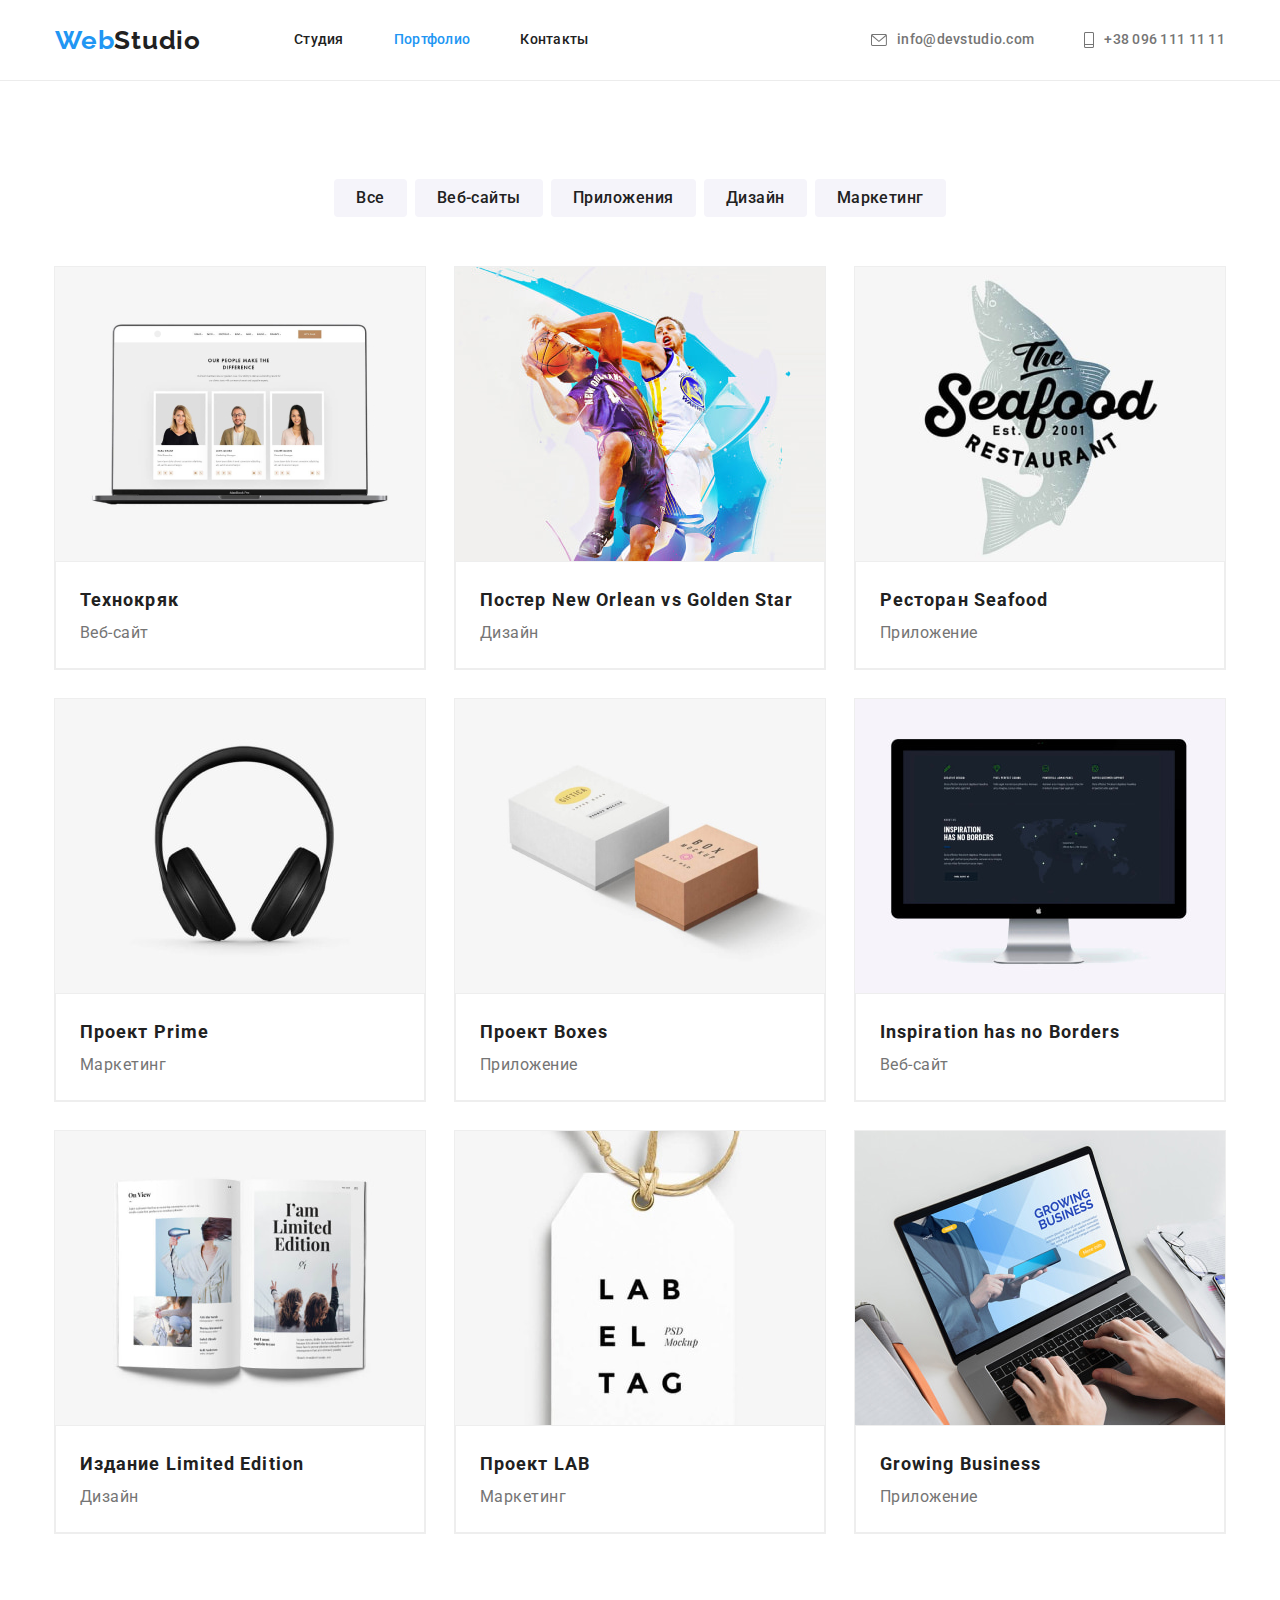
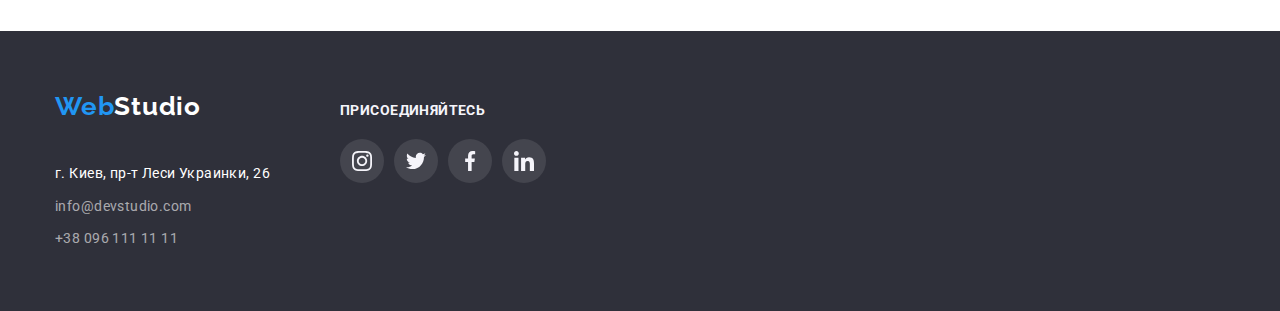
==== docs/portfolio.html @ ccc842a6 "Initial commit" ====
<!DOCTYPE html>
<html lang="ru">

<head>
  <meta charset="UTF-8" />
  <meta http-equiv="X-UA-Compatible" content="IE=edge" />
  <meta name="viewport" content="width=device-width, initial-scale=1.0" />
  <title>Document</title>
  <link rel="preconnect" href="https://fonts.googleapis.com" />
  <link rel="preconnect" href="https://fonts.gstatic.com" crossorigin />
  <link href="https://fonts.googleapis.com/css2?family=Raleway:wght@700&family=Roboto:wght@400;500;700;900&display=swap"
    rel="stylesheet" />

  <link href="https://cdnjs.cloudflare.com/ajax/libs/modern-normalize/1.1.0/modern-normalize.min.css"
    rel="stylesheet" />
  <link rel="stylesheet" href="./css/style.css" />
</head>

<body class="body">
  <!-- Шапка сайта -->
  <header class="page-header">
    <div class="main-nav conteiner">
      <nav class="nav-content">
        <a href="./index.html" lang="en" class="logo logo-header link">
          <span class="logo-accent">Web</span>Studio
        </a>
        <ul class=" nav-list">
          <li class="nav-item">
            <a href="./index.html" class="nav-link link ">Студия</a>
          </li>
          <li class="nav-item">
            <a href="./portfolio.html" class="nav-link link current">Портфолио</a>
          </li>
          <li class="nav-item"><a href="#address" class="nav-link link">Контакты
            </a>
          </li>
        </ul>
      </nav>
      <ul class="info-list ">
        <li class="info-item">
          <a href="mailto:info@devstudio.com" class=" info-link link">
            <svg class="icon-mail">
              <use href="./img/sprite.svg#icon-mail"></use>
            </svg>info@devstudio.com</a>
        </li>
        <li class="info-item list">
          <a href="tell:+380961111111" class="info-link link"><svg class="icon-tel">
            <use href="./img/sprite.svg#icon-tel" ></use>
          </svg> +38 096 111 11 11</a>
        </li>
      </ul>
    </div>
  </header>
  <main>
    <section class="filter-section">
      <div class="main-project conteiner">
        <h1 class="visually-hidden">Портфолио</h1>

        <div class="filter">
          <h2 class="filter-title visually-hidden">Направления проєктов</h2>
          <ul class="filter-list">
            <li class="filter-item">
              <button type="button" class="filter-button">Все</button>
            </li>
            <li class="filter-item">
              <button type="button" class="filter-button">Веб-сайты</button>
            </li>
            <li class="filter-item">
              <button type="button" class="filter-button">Приложения</button>
            </li>
            <li class="filter-item"><button type="button" class="filter-button">Дизайн</button></li>
            <li class="filter-item">
              <button type="button" class="filter-button">Маркетинг</button>
            </li>
          </ul>
        </div>
        <div class="project">
          <h2 class="project-title visually-hidden">Список проєктов</h2>
          <ul class="project-list list">
            <li class="project-item">
              <a href="">
              <img src="./img/portfolioimg/technokryakimg.jpg" alt="Technokryak" height="294" width="370" /></a>
              <div class="project-box">
                <h3 class="project-name">Технокряк</h2>
                  <p class="project-type">Веб-сайт</p>
              </div>
            </li>
            <li class="project-item">
              <a href="">
              <img src="./img/portfolioimg/ПостерNewOrleanvsGoldenStarimg.jpg" alt="Poster New Orlean" height="294"
                width="370" /></a>
              <div class="project-box">
                <h3 class="project-name">Постер New Orlean vs Golden Star</h2>
                  <p class="project-type">Дизайн</p>
              </div>
            </li>
            <li class="project-item">
              <a href="">
              <img src="./img/portfolioimg/restorantimg.jpg" alt="Restorant App" height="294" width="370" /></a>
              <div class="project-box">
                <h3 class="project-name">Ресторан Seafood</h3>
                <p class="project-type">Приложение</p>
              </div>
            </li>
            <li class="project-item">
              <a href="">
              <img src="./img/portfolioimg/progectimg.jpg" alt="Prime project" height="294" width="370" /></a>
              <div class="project-box">
                <h3 class="project-name">Проект Prime</h3>
                <p class="project-type">Маркетинг</p>
              </div>
            </li>
            <li class="project-item">
              <a href="">
              <img src="./img/portfolioimg/boxesimg.jpg" alt="Boxes project" height="294" width="370" /></a>
              <div class="project-box">
                <h3 class="project-name">Проект Boxes</h3>
                <p class="project-type">Приложение</p>
              </div>
            </li>
            <li class="project-item">
              <a href="">
              <img src="./img/portfolioimg/vebsiteimg.jpg" alt="VebDew" height="294" width="370" /></a>
              <div class="project-box">
                <h3 class="project-name">Inspiration has no Borders</h3>
                <p class="project-type">Веб-сайт</p>
              </div>
            </li>
            <li class="project-item">
              <a href="">
                <img src="./img/portfolioimg/izdaniyeimg.jpg" alt="Design" height="294" width="370" /></a>
              <div class="project-box">
                <h3 class="project-name">Издание Limited Edition</h3>
                <p class="project-type"> Дизайн </p>
              </div>
            </li>
            <li class="project-item">
              <a href="">
                <img src="./img/portfolioimg/labimg.jpg" alt="Marketing project" height="294" width="370" /></a>
              <div class="project-box">
                <h3 class="project-name">Проект LAB</h3>
                <p class="project-type">Маркетинг</p>
              </div>
            </li>
            <li class="project-item">
              <a href="">
                <img src="./img/portfolioimg/biznessimg.jpg" alt="Business App" height="294" width="370" /></a>
              <div class="project-box">
                <h3 class="project-name">Growing Business</h2>
                  <p class="project-type">Приложение</p>
              </div>
            </li>
          </ul>
        </div>
      </div>
    </section>
  </main>

  <!-- Футер -->
  <footer>
    <div class="conteiner">
        <div class="footer-box">
            <div>
                <a href="./index.html" lang="en" class="logo footer-logo"><span class="logo-accent">Web</span>Studio</a>
                <address class="address">
                    <p>г. Киев, пр-т Леси Украинки, 26</p>
                    <a href="mailto:info@devstudio.com" class="mail">info@devstudio.com</a>
                    <a href="tel:+380961111111" class="tel">+38 096 111 11 11</a>
                </address>
            </div>
            <div class="footer-list-box">
                <p class="footer-title">присоединяйтесь</p>
                <ul class="footer-list">
                    <li class="footer-item">
                        <a href="https://www.instagram.com/" class="footer-social-link"><svg class="footer-social-network">
                                <use href="./img/sprite.svg#icon-instagram"></use>
                            </svg></a>
                    </li>
                    <li class="footer-item"><a href="https://twitter.com/" class="footer-social-link"><svg class="footer-social-network">
                                <use href="./img/sprite.svg#icon-twitter"></use>
                            </svg></a>
                    </li>
                    <li class="footer-item"><a href="https://www.facebook.com/" class="footer-social-link"><svg class="footer-social-network">
                                <use href="./img/sprite.svg#icon-facebook"></use>
                            </svg></a>
                    </li>
                    <li class="footer-item"><a href="https://www.linkedin.com/" class="footer-social-link"><svg class="footer-social-network">
                                <use href="./img/sprite.svg#icon-linkedin"></use>
                            </svg></a>
                    </li>
                </ul>
            </div>
        </div>
    
    </div>
</footer>
</body>

</html>
---- docs/css/style.css ----
*,
*::before,
*::after {
    box-sizing: border-box;
}

:root {
    --main-font: roboto, sans-serif;
    --secondary-font: raleway, sans-serif;
    --secondary-button-color: #F5F4FA;

    --primary-bg-color: #ffffff;
    --secondary-bg-color: #f5f4fa;
    --footer-bg-color: #2f303a;

    --primary-text-color: #757575;
    --secondary-text-color: #ffffff;
    --title-text-color: #212121;

    --logo-white-color: #ffffff;
    --logo-blask-color: #212121;
    --hover-button-color: #188CE8;
    --accent-color: #2196f3;
    --footer-link-bg: rgba(255, 255, 255, 0.1);
    --social-network-fill: #AFB1B8;
    --footer-address-color:rgba(255, 255, 255, 0.6);

}

/*main*/


h1,
h2,
h3,
h4,
h5,
h6,
p,
ul {
  margin: 0;
  padding: 0;
}

ul {
  list-style: none;
  padding: 0;
  margin: 0;
}

.link {
  text-decoration: none;
}

address {
  font-style: normal;
}
img {
  display: block;
  min-width: 100%;
}


body {
    font-family: var(--main-font);
    color: var(--primary-text-color);
}
.section {
    padding-top: 94px;
    padding-bottom: 94px;
}
.section-whatwedo {
padding-bottom: 94px;
}
.conteiner {
    width: 1200px;
    padding: 0 15px;
    margin: auto;
  
}

.visually-hidden {
    position: absolute;
    width: 1px;
    height: 1px;
    margin: -1px;
    padding: 0;
    overflow: hidden;
    border: 0;
    clip: rect(0 0 0 0);
}

.link {
    text-decoration: none;
}

.list {
    display: flex;
    padding: 0px;
    margin: 0px;
    list-style-type: none;
}

.pages {
    font-family: var(--main-font);

    background-color: var(--primary-bg-color);
}

.logo {
    font-family: var(--secondary-font);
    font-weight: 700;
    font-size: 26px;
    line-height: 1.19;
    letter-spacing: 0.03em;
    font-size: 26px;
    text-decoration: none;
}

.logo-header {
color: var(--logo-blask-color);
font-family: Raleway;
font-weight: 700;
font-size: 26px;
line-height: 1.19;
text-decoration: none;
 margin-right: 93px;
}

.logo-footer {
    color: var(--logo-white-color);
}

.logo-accent {
    color: var(--accent-color);
}

/*----------Site naw----------*/
.page-header {
    border-bottom: 1px solid #ececec;
}

.main-nav {
    display: flex;
    align-items: center;
}

.nav-content {
    display: flex;
    align-items: center;
    justify-content: space-around;
}
.nav-list {
  display: flex;
  margin: auto;
}
.nav-list:last-child {
    margin-right: 0;
  }
  .contact .item {
    display: flex;
    margin-right: 50px;
    align-items: center;
  }
.info-item{
    display: inline-block;
    vertical-align: middle;
}
.info-list .info-item {
    display: flex;
    margin-right: 50px;
    align-items: center;
}
.info-item:last-child {
    margin-right: 0;
}
.info-list .info-link {
    color: var(--primary-text-color);
    fill: var(--primary-text-color);
    text-decoration: none;
    font-weight: 500;
    font-size: 14px;
    line-height: 1.14;
    letter-spacing: 0.02em;
    padding: 32px 0;
    align-items: center;
  display: flex;
  }
  .info-list .info-link:focus,
  .info-list .info-link:hover {
    color: var(--accent-color);
    fill: var(--accent-color);
  }
.nav-item:not(:last-child) {
    margin-right: 50px;
}

.nav-link {
    text-decoration: none;
    display: flex;
    padding-top: 32px;
    padding-bottom: 32px;
    font-style: normal;
    font-weight: 500;
    font-size: 14px;
    line-height: 1.14;
    letter-spacing: 0.02em;
    color: var(--title-text-color);
}

.nav-link:hover,
.nav-link:focus {
    color: var(--accent-color);
}

.nav-link.current {
    color: var(--accent-color);
}
.info-list {
    display: flex;
    margin-left: auto;
}

.info-item:not(:last-child) {
    margin-right: 50px;
}

.info-link {
    /* background-color: tomato; */
    padding-top: 32px;
    padding-bottom: 32px;
    font-style: normal;
    font-weight: 500;
    font-size: 14px;
    line-height: 1.14;
    letter-spacing: 0.02em;
    color: var(--primary-text-color);
}

.info-link:hover,
.info-link:focus {
    color: var(--accent-color);
}
.icon-tel {
    width:10px; 
    height:16px;
    margin-right: 10px;
  }
  .icon-mail {
    width:16px;
    height:12px;
    margin-right: 10px;
  }
  /* hero */

.address {
    margin-top: 20px;
}

.address-item:not(:last-child) {
    margin-bottom: 9px;
}

.address-link {
    font-style: normal;
    font-weight: normal;
    font-size: 14px;
    line-height: 1.71;
    letter-spacing: 0.03em;
    color: var(--secondary-text-color);
}

.address-link.info {
    color: rgba(255, 255, 255, 0.6);
}

/* index.html */

/* hero */
.hero.section {
    text-align: center;
    padding: 200px 0;
    max-width: 1600px;
    background-color: var(--bgc-hero);
    background-image:linear-gradient(rgba(47, 48, 58, 0.4), rgba(47, 48, 58, 0.4)), 
    url(../img/bckgrImg.jpg);
    background-position: center;
    background-size: cover;
    margin-left: auto;
    margin-right: auto;
}

.hero-content {
    text-align: center;
}

.hero-title {
    /* padding-bottom: 20px; */
    font-weight: 900;
    font-size: 44px;
    line-height: 1.36;
    text-align: center;
    letter-spacing: 0.06em;
    text-transform: uppercase;
    color: var(--secondary-text-color);
    font-size: 44px;
}

.hero-button {
    margin-top: 30px;
    display: inline-block;
    border-radius: 4px;
    padding: 10px 32px;
    font-family: Roboto;
    font-weight: 700;
    font-size: 16px;
    line-height: 1.87;
    letter-spacing: 0.06em;
    color: var(--secondary-text-color);
    background-color: var(--accent-color);
    box-shadow: 0px 4px 4px rgba(0, 0, 0, 0.15);
    font-size: 16px;
}

.hero-button:hover,
.hero-button:focus {
    background-color: var(--hover-button-color);
    cursor: pointer;
}

/* advantage */

.box-icons {
   position: relative;
    width: 270px;
    height: 120px;
    background-color: var(--secondary-bg-color);
    text-align: center;
    margin-bottom: 30px;
    border-radius: 4px;
}
  
.skill-icons {
  position: absolute;
  top: 50%;
  left: 50%;
  transform: translate(-50%,-50%);
  width: 70px;
  height: 70px;
}
  
.advantage-list {

    display: flex;
    margin-left: -15px;
    margin-right: -15px;
}

.advantage-item {
    margin-left: 15px;
    margin-right: 15px;
    flex-basis: calc((100% - 120px) / 4);
}

.advantage-title {
    margin-bottom: 10px;
    font-weight: 700;
    font-size: 14px;
    line-height: 1.4;
    letter-spacing: 0.03em;
    text-transform: uppercase;
    color: var(--title-text-color);
}

.advantage-text {
    font-weight: normal;
    font-size: 14px;
    line-height: 1.71;
    letter-spacing: 0.03em;
    color: var(--primary-text-color);
}

.about-title {
    margin-bottom: 50px;
    font-weight: 700;
    font-size: 36px;
    line-height: 1.16;
    text-align: center;
    letter-spacing: 0.03em;
    color: var(--title-text-color);
}

.about-list {
    display: flex;
}

.about-item:not(:last-child) {
    margin-right: 30px;
}

/* team */
 .team-section {
    display: flex;
    padding-bottom: 94px;
    padding-top: 94px;
    background-color: var(--secondary-bg-color);
    margin-bottom: 0;
}
.team-section ul {
display: flex; 
flex-direction: row;
padding-left: 0;

}

.team-title {
    margin-bottom: 50px;
    font-weight: 700;
    font-size: 36px;
    line-height: 1.16;
    text-align: center;
    letter-spacing: 0.03em;
    color: var(--title-text-color);
}

.team-list {
    display: flex;
   
}
.team-box {
   padding-top: 30px;
   padding-bottom: 30px;
   background-color: var(--logo-white-color);
   border-radius: 2px ;
}
 
.team-item {

    width: calc((100% - 90px) / 4);
    margin-right: 30px;
    display: inline-block;
    flex-direction: row;
    box-shadow: 0px 1px 3px rgba(0, 0, 0, 0.12), 0px 1px 1px rgba(0, 0, 0, 0.14),
          0px 2px 1px rgba(0, 0, 0, 0.2);
    border-radius: 0px 0px 4px 4px;
    background-color: var(--primary-white-color);
    margin: 0 10px 0 0;
}

.team-item:not(:last-child) {
    margin-right: 30px;
}

.team-name {
    text-align: center;
    font-weight: 500;
    font-size: 16px;
    line-height: 1.19;
    letter-spacing: 0.03em;
    color: var(--title-text-color);
    margin-bottom: 10px;
}

.team-post {
    font-weight: 400;
    font-size: 16px;
    line-height: 1.19;
    text-align: center;
    letter-spacing: 0.03em;
    color: var(--primary-text-color);
    margin-bottom: 16px;
}
.list-social-networks {
    display: flex;
    justify-content: center;
}
  
.command-item {
    margin-right: 10px;
}
  
.command-item:nth-child(4n) {
    margin-right: 0;
}
  
.social-link {
  display: flex;
  align-items: center;
  justify-content: center;
  width: 44px;
  height: 44px;
  border-radius: 50%;
  padding: 12px;
}
.social-link:focus,
.social-link:hover {
background-color: var(--accent-color);
}
.social-link:focus .social-network,
.social-link:hover .social-network {
    fill: var(--secondary-text-color); 
   
}
  
.social-network {
    display: block;
    width: 20px;
    height: 20px;
    fill: var(--social-network-fill);
}
 /* Наши постоянные клиенты  */
.section-title {
    margin-bottom: 50px;
    font-weight: 700;
    font-size: 36px;
    line-height: 1.16;
    text-align: center;
    letter-spacing: 0.03em;
    color: var(--title-text-color);
}
.section-clients {
  padding-top: 94px;
  padding-bottom: 94px;
}

.clients-list {
  display: flex;
  padding-left: 0;
  align-items: center;
}

.client {
  margin-right: 30px;
}

.client:nth-child(6n) {
  margin-right: 0px;
}

.client-link {
  display: block;
  position: relative;
  width: 170px;
  height: 92px;
  border: 1px solid #afb1b8;
}

.client-link:hover,
.client-link:focus {
  border: 1px solid var(--accent-color);
}

.client-link:focus .client-icon,
.client-link:hover .client-icon {
  fill: var(--accent-color);
}

.client-icon {
  display: block;
  position: absolute;
  top: 50%;
  left: 50%;
  transform: translate(-50%,-50%);
  width: 106px;
  height: 60px;
  fill: var(--secondary-bg-color);
  fill: #afb1b8;
}

/*footer*/
footer {
    background-color: #2f303a;
    padding-top: 60px;
    padding-bottom: 60px;
  }
  
  .footer-box {
    display: flex;
  }
  
  .footer-logo {
    margin-bottom: 20px;
    display: inline-block;
    color: var(--secondary-text-color);
  }
  .address > p,
  .address > a {
    color: var(--footer-address-color);
    text-decoration: none;
    font-size: 14px;
    line-height: 1.71;
    letter-spacing: 0.03em;
    font-style: normal;
    display: block;
  }
  
  .address > p {
    margin-bottom: 9px;
    color: var(--secondary-text-color);
  }
  
  .mail {
    margin-bottom: 9px;
  }
 
  
  .footer-list-box {
    margin-left: 70px;
    padding-top: 12px;
  }
  
  .footer-title {
    font-weight: bold;
    font-size: 14px;
    line-height: 1.14;
    letter-spacing: 0.03em;
    text-transform: uppercase;
    color: var(--secondary-bg-color);
    margin-bottom: 20px;
  }
  
  .footer-list {
    display: flex;
    padding-left: 0;
  }
  
  .footer-item {
    margin-right: 10px;
  }
  
  .footer-item:nth-child(4n) {
    margin-right: 0px;
  }
  
  .footer-social-link {
    display: flex;
    align-items: center;
    justify-content: center;
    width: 44px;
    height: 44px;
    border-radius: 50%;
    padding: 12px;
    background-color:var(--footer-link-bg);
  }
  
  .footer-social-link:nth-child(4n) {
    margin-right: 0px;
  }
  
  .footer-social-link:focus,
  .footer-social-link:hover {
    background-color: var(--accent-color);
  }
  
  .footer-social-network {
    display: block;
    width: 20px;
    height: 20px;
    fill: var(--secondary-bg-color);
  }
  
/* filter */

.filter-section {
    padding-bottom: 94px;
    padding-top: 94px;
}
.filter {
    text-align: center;
}

.filter-button {
    display: inline-block;
    border: 0px;
    border-radius: 4px;
    padding: 6px 22px;
    font-family: Roboto;
    font-weight: 500;
    font-size: 16px;
    line-height: 1.62;
    letter-spacing: 0.03em;
    background-color: var(--secondary-bg-color);
    color: var(--title-text-color);
    cursor: pointer;
}

.filter-button:focus,
.filter-button:hover {
    background-color: var(--accent-color);
    color: var(--secondary-text-color);
    cursor: pointer;
}

.filter-button:not(:last-child) {
    margin-right: 4px;

}

.filter-list {
    margin: 0px;
    padding: 0px;
    text-align: center;
    list-style: none;
    display: flex;
    flex-wrap: wrap;
    justify-content: center;
    margin-bottom: 50px;
}

.filter-item {
    margin: 4px;
    border-bottom: var(--primary-text-color);
    cursor: pointer;
}

/* project*/

.project-list {
    display: flex;
    flex-wrap: wrap;
    margin: -15px;
}

.project-item {
    text-decoration: none;
    outline: 1px solid #eeeeee;
    margin: 15px;
    flex-basis: calc((100% - 90px) / 3);
    transition: box-shadow .3s;
    transform: translateY(-0.25em);
}
.project-item:focus,
.project-item:hover {
  box-shadow:
  0 1px 4px rgba(0, 0, 0, 0.16),
  0 0 4px  rgba(0, 0, 0, 0.06),
  0 0 1px rgba(0, 0, 0, 0.12);
}

.project-name {
    font-weight: 700;
    font-size: 18px;
    line-height: 2;
    letter-spacing: 0.06em;
    color: var(--title-text-color);
}
.project-box {
  padding-top: 20px;
  padding-bottom: 20px;
  padding-left: 24px;
  padding-right: 24px;
  border: 1px solid #eeeeee;
    
}

.project-type {
    font-weight: 400;
    font-size: 16px;
    line-height: 1.87;
    letter-spacing: 0.03em;
    color: var(--primary-text-color);
}
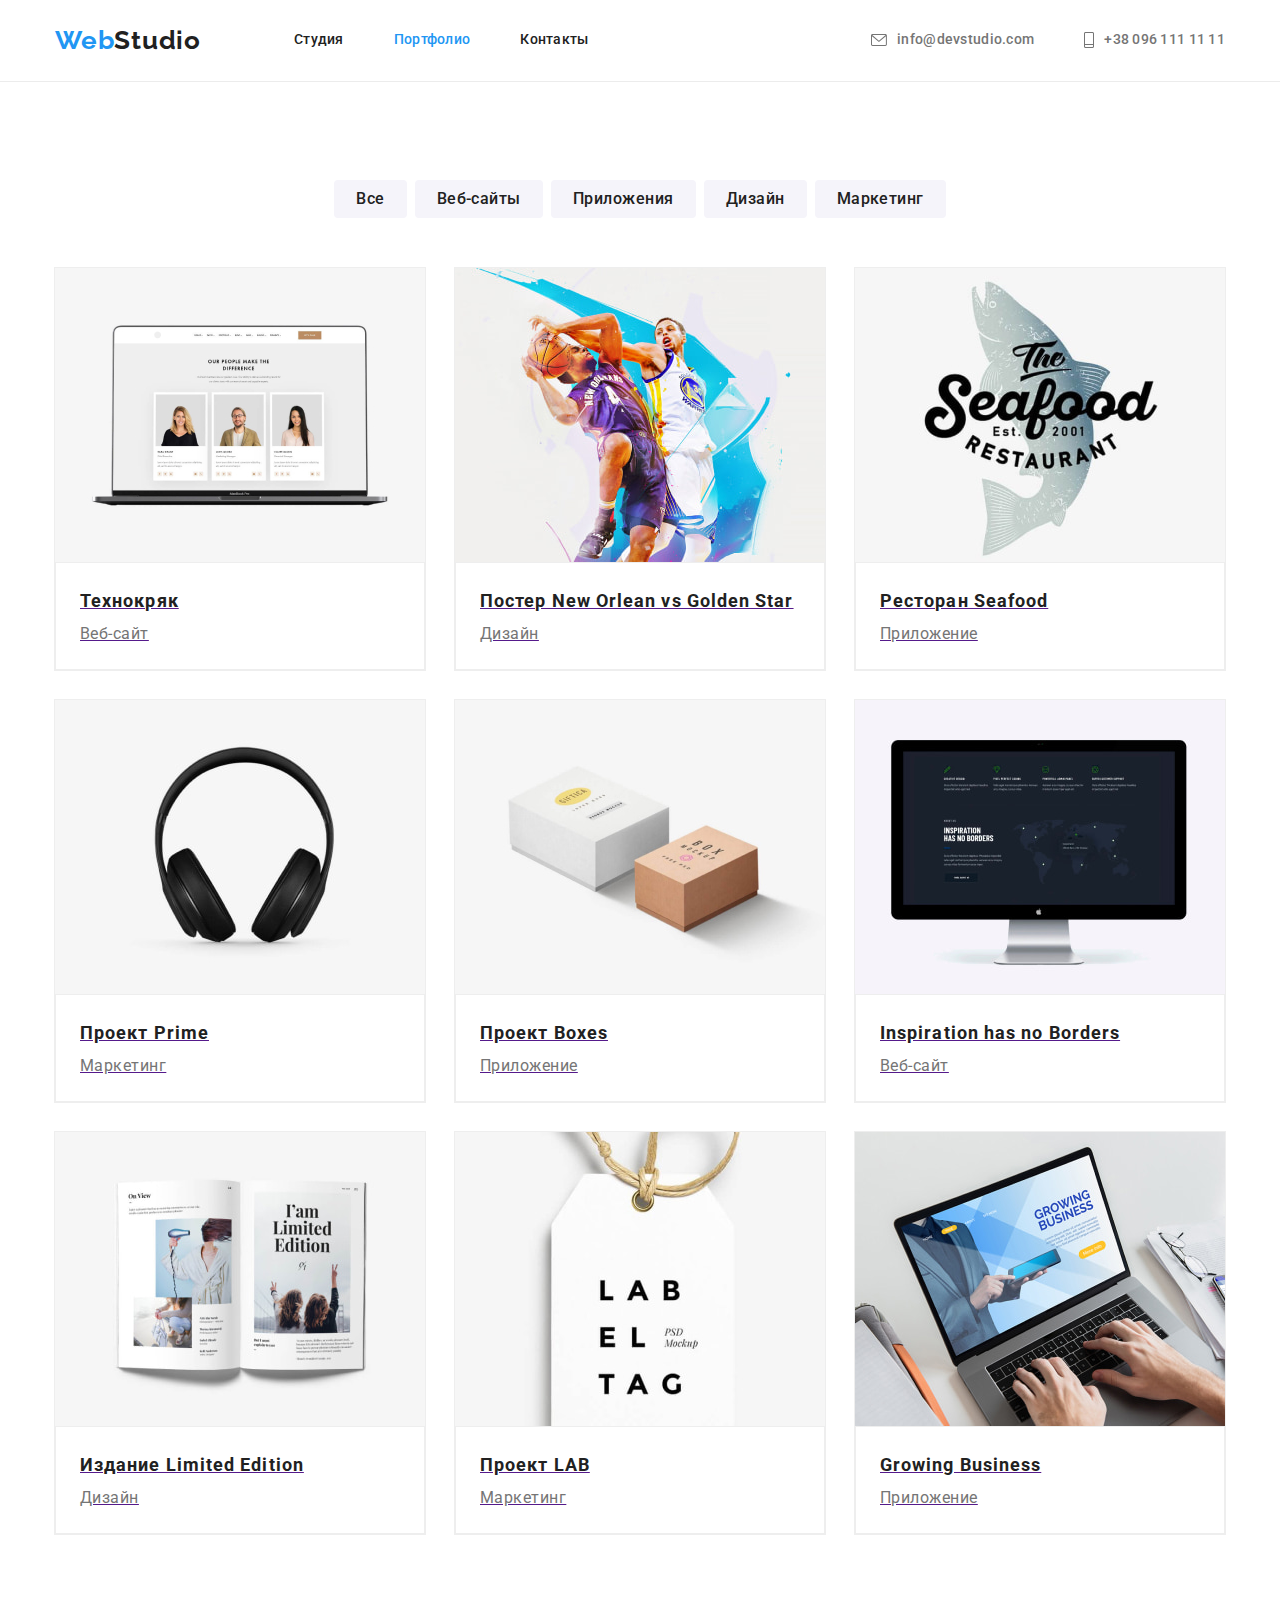
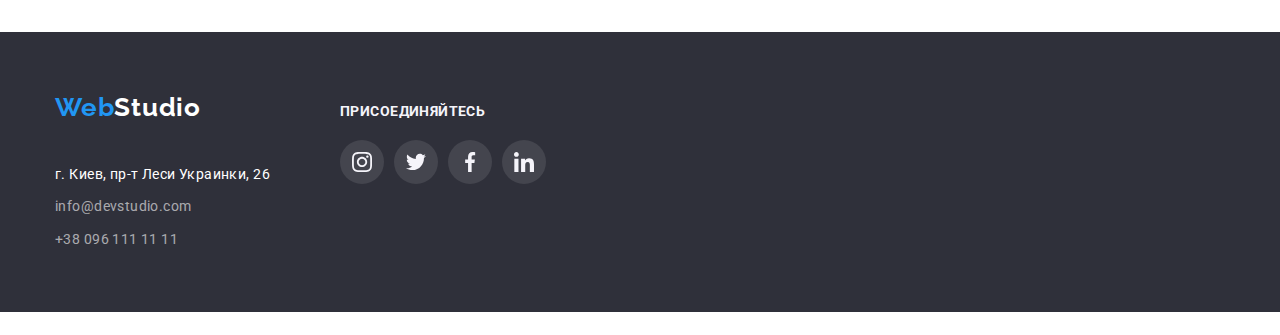
==== commit 5f1e49fc: "modal" ====
--- a/docs/portfolio.html
+++ b/docs/portfolio.html
@@ -24,7 +24,7 @@
         <a href="./index.html" lang="en" class="logo logo-header link">
           <span class="logo-accent">Web</span>Studio
         </a>
-        <ul class=" nav-list">
+        <ul class=" nav-list nav-menu">
           <li class="nav-item">
             <a href="./index.html" class="nav-link link ">Студия</a>
           </li>
@@ -79,75 +79,131 @@
           <ul class="project-list list">
             <li class="project-item">
               <a href="">
-              <img src="./img/portfolioimg/technokryakimg.jpg" alt="Technokryak" height="294" width="370" /></a>
+               <div class="filter-acivity-group">
+                <img src="./img/portfolioimg/technokryakimg.jpg" alt="Technokryak" height="294" width="370" />
+                <div class="filtered-activity-cover">
+                  Технокряк это современная площадка распространения коронавируса. Компании используют
+                  эту платформу для цифрового шпионажа и атак на защищённые сервера конкурентов.
+              </div>
+               </div>
               <div class="project-box">
                 <h3 class="project-name">Технокряк</h2>
-                  <p class="project-type">Веб-сайт</p>
-              </div>
-            </li>
-            <li class="project-item">
-              <a href="">
+                  <p class="project-type">Веб-сайт</p></a>
+              </div>
+            </li>
+            <li class="project-item">
+              <a href="">
+             <div class="filter-activity-group">
               <img src="./img/portfolioimg/ПостерNewOrleanvsGoldenStarimg.jpg" alt="Poster New Orlean" height="294"
-                width="370" /></a>
+              width="370" />
+              <div class="filtered-activity-cover">
+                Технокряк это современная площадка распространения коронавируса. Компании используют
+                эту платформу для цифрового шпионажа и атак на защищённые сервера конкурентов.
+            </div>
+             </div>
               <div class="project-box">
                 <h3 class="project-name">Постер New Orlean vs Golden Star</h2>
-                  <p class="project-type">Дизайн</p>
-              </div>
-            </li>
-            <li class="project-item">
-              <a href="">
-              <img src="./img/portfolioimg/restorantimg.jpg" alt="Restorant App" height="294" width="370" /></a>
+                  <p class="project-type">Дизайн</p></a>
+              </div>
+            </li>
+            <li class="project-item">
+              <a href="">
+                 <div class="filter-activity-group">
+              <div class="filter-activity-group">
+                <img src="./img/portfolioimg/restorantimg.jpg" alt="Restorant App" height="294" width="370" />
+              <div class="filtered-activity-cover">
+                Технокряк это современная площадка распространения коронавируса. Компании используют
+                эту платформу для цифрового шпионажа и атак на защищённые сервера конкурентов.
+            </div>
+          </div>
+              </div>
               <div class="project-box">
                 <h3 class="project-name">Ресторан Seafood</h3>
-                <p class="project-type">Приложение</p>
-              </div>
-            </li>
-            <li class="project-item">
-              <a href="">
-              <img src="./img/portfolioimg/progectimg.jpg" alt="Prime project" height="294" width="370" /></a>
+                <p class="project-type">Приложение</p></a>
+              </div>
+            </li>
+            <li class="project-item">
+              <a href="">
+                 <div class="filter-activity-group">
+              <img src="./img/portfolioimg/progectimg.jpg" alt="Prime project" height="294" width="370" />
+              <div class="filtered-activity-cover">
+                Технокряк это современная площадка распространения коронавируса. Компании используют
+                эту платформу для цифрового шпионажа и атак на защищённые сервера конкурентов.
+            </div>
+          </div>
               <div class="project-box">
                 <h3 class="project-name">Проект Prime</h3>
-                <p class="project-type">Маркетинг</p>
-              </div>
-            </li>
-            <li class="project-item">
-              <a href="">
-              <img src="./img/portfolioimg/boxesimg.jpg" alt="Boxes project" height="294" width="370" /></a>
+                <p class="project-type">Маркетинг</p></a>
+              </div>
+            </li>
+            <li class="project-item">
+              <a href="">
+                 <div class="filter-activity-group">
+              <img src="./img/portfolioimg/boxesimg.jpg" alt="Boxes project" height="294" width="370" />
+              <div class="filtered-activity-cover">
+                Технокряк это современная площадка распространения коронавируса. Компании используют
+                эту платформу для цифрового шпионажа и атак на защищённые сервера конкурентов.
+            </div>
+          </div>
               <div class="project-box">
                 <h3 class="project-name">Проект Boxes</h3>
-                <p class="project-type">Приложение</p>
-              </div>
-            </li>
-            <li class="project-item">
-              <a href="">
-              <img src="./img/portfolioimg/vebsiteimg.jpg" alt="VebDew" height="294" width="370" /></a>
+                <p class="project-type">Приложение</p></a>
+              </div>
+            </li>
+            <li class="project-item">
+              <a href="">
+                 <div class="filter-activity-group">
+              <img src="./img/portfolioimg/vebsiteimg.jpg" alt="VebDew" height="294" width="370" />
+              <div class="filtered-activity-cover">
+                Технокряк это современная площадка распространения коронавируса. Компании используют
+                эту платформу для цифрового шпионажа и атак на защищённые сервера конкурентов.
+            </div>
+          </div>
               <div class="project-box">
                 <h3 class="project-name">Inspiration has no Borders</h3>
-                <p class="project-type">Веб-сайт</p>
-              </div>
-            </li>
-            <li class="project-item">
-              <a href="">
-                <img src="./img/portfolioimg/izdaniyeimg.jpg" alt="Design" height="294" width="370" /></a>
+                <p class="project-type">Веб-сайт</p></a>
+              </div>
+            </li>
+            <li class="project-item">
+              <a href="">
+                 <div class="filter-activity-group">
+                <img src="./img/portfolioimg/izdaniyeimg.jpg" alt="Design" height="294" width="370" />
+                <div class="filtered-activity-cover">
+                  Технокряк это современная площадка распространения коронавируса. Компании используют
+                  эту платформу для цифрового шпионажа и атак на защищённые сервера конкурентов.
+              </div>
+            </div>
               <div class="project-box">
                 <h3 class="project-name">Издание Limited Edition</h3>
-                <p class="project-type"> Дизайн </p>
-              </div>
-            </li>
-            <li class="project-item">
-              <a href="">
-                <img src="./img/portfolioimg/labimg.jpg" alt="Marketing project" height="294" width="370" /></a>
+                <p class="project-type"> Дизайн </p></a>
+              </div>
+            </li>
+            <li class="project-item">
+              <a href="">
+                 <div class="filter-activity-group">
+                <img src="./img/portfolioimg/labimg.jpg" alt="Marketing project" height="294" width="370" />
+                <div class="filtered-activity-cover">
+                  Технокряк это современная площадка распространения коронавируса. Компании используют
+                  эту платформу для цифрового шпионажа и атак на защищённые сервера конкурентов.
+              </div>
+            </div>
               <div class="project-box">
                 <h3 class="project-name">Проект LAB</h3>
-                <p class="project-type">Маркетинг</p>
-              </div>
-            </li>
-            <li class="project-item">
-              <a href="">
-                <img src="./img/portfolioimg/biznessimg.jpg" alt="Business App" height="294" width="370" /></a>
+                <p class="project-type">Маркетинг</p></a>
+              </div>
+            </li>
+            <li class="project-item">
+              <a href="">  
+              <div class="filter-activity-group">
+                <img src="./img/portfolioimg/biznessimg.jpg" alt="Business App" height="294" width="370" />
+                <div class="filtered-activity-cover">
+                  Технокряк это современная площадка распространения коронавируса. Компании используют
+                  эту платформу для цифрового шпионажа и атак на защищённые сервера конкурентов.
+              </div>
+            </div>
               <div class="project-box">
                 <h3 class="project-name">Growing Business</h2>
-                  <p class="project-type">Приложение</p>
+                  <p class="project-type">Приложение</p></a>
               </div>
             </li>
           </ul>
@@ -194,6 +250,7 @@
     
     </div>
 </footer>
+<script defer src="./js/modal.js"></script>
 </body>
 
 </html>--- a/docs/css/style.css
+++ b/docs/css/style.css
@@ -24,7 +24,7 @@
     --footer-link-bg: rgba(255, 255, 255, 0.1);
     --social-network-fill: #AFB1B8;
     --footer-address-color:rgba(255, 255, 255, 0.6);
-
+    --transition-rule: 250ms cubic-bezier(0.4, 0, 0.2, 1);
 }
 
 /*main*/
@@ -144,7 +144,47 @@
     display: flex;
     align-items: center;
 }
-
+.nav-menu .nav-link {
+  padding: 0;
+  margin: 0;
+  list-style: none;
+  position: relative;
+  color: var(--title-text-color);
+  text-decoration: none;
+  font-weight: 500;
+  line-height: 1.14;
+  letter-spacing: 0.02em;
+  display: block;
+
+  padding-top: 32px;
+  /* padding-bottom: 32px; */
+
+  transition: color var(--transition-rule);
+}
+
+.nav-link::after {
+  content: "";
+  left: 0;
+  bottom: 0;
+  display: block;
+  width: 100%;
+  height: 5px;
+  margin-top: 28px;
+  background-color: var(--accent-color);
+  border-radius: 2px;
+  opacity: 0;
+  transition: opacity var(--transition-rule);
+}
+.nav-menu .nav-link:hover,
+.nav-menu .nav-link:focus {
+  color: var(--accent-color);
+  outline: none;
+}
+
+.nav-menu .nav-link:hover::after,
+.nav-menu .nav-link:focus::after {
+  opacity: 1;
+}
 .nav-content {
     display: flex;
     align-items: center;
@@ -327,6 +367,62 @@
     background-color: var(--hover-button-color);
     cursor: pointer;
 }
+/* modal  */
+.modal-close {
+  position: absolute;
+  top: 0;
+  right: 0;
+  padding: 0;
+  background-color: transparent;
+  border: 0;
+}
+.close {
+  margin: 8px;
+  padding: 6px;
+  border: 1px solid rgba(0, 0, 0, 0.1);
+  border-radius: 50%;
+}
+.backdrop {
+  position: fixed;
+  top: 0;
+  left: 0;
+  width: 100%;
+  height: 100%;
+  z-index: 1;
+  background-color: rgba(0, 0, 0, 0.2);
+
+  opacity: 1;
+
+  transition: opacity var(--transition-rule);
+}
+
+.backdrop.is-hidden {
+  opacity: 0;
+  pointer-events: none;
+}
+
+.backdrop.is-hidden .modal {
+  transform: translate(-50%, -50%) scale(1.1);
+}
+
+.modal {
+  position: absolute;
+
+  top: 50%;
+  left: 50%;
+
+  min-height: 581px;
+  min-width: 528px;
+  box-shadow: 0px 1px 3px rgba(0, 0, 0, 0.12), 0px 1px 1px rgba(0, 0, 0, 0.14),
+    0px 2px 1px rgba(0, 0, 0, 0.2);
+  border-radius: 4px;
+
+  background-color: var(--secondary-text-color);
+
+  transform: translate(-50%, -50%) scale(1);
+
+  transition: transform var(--transition-rule);
+}
 
 /* advantage */
 
@@ -759,4 +855,35 @@
     line-height: 1.87;
     letter-spacing: 0.03em;
     color: var(--primary-text-color);
-}+}
+/* Blue overlay portfolio filter */
+.filtered-activity-group {
+  position: relative;
+  width: 370px;
+  height: 294px;
+  overflow: hidden;
+}
+.filtered-activity-cover {
+  text-decoration: none;
+  position: absolute;
+  padding: 63px 24px;
+  background-color: rgba(33, 150, 243, 0.9);
+  color: var(--primary-white-color);
+  font-size: 18px;
+  line-height: 1.56;
+
+  width: 100%;
+  height: 100%;
+  top: 0;
+  left: 0;
+  pointer-events: none;
+  transform: translateY(100%);
+  opacity: 0;
+
+  transition: opacity var(--transition-rule), transform var(--transition-rule);
+}
+
+.filtered-activity-item:hover .filtered-activity-cover {
+  transform: translateY(0);
+  opacity: 1;
+}
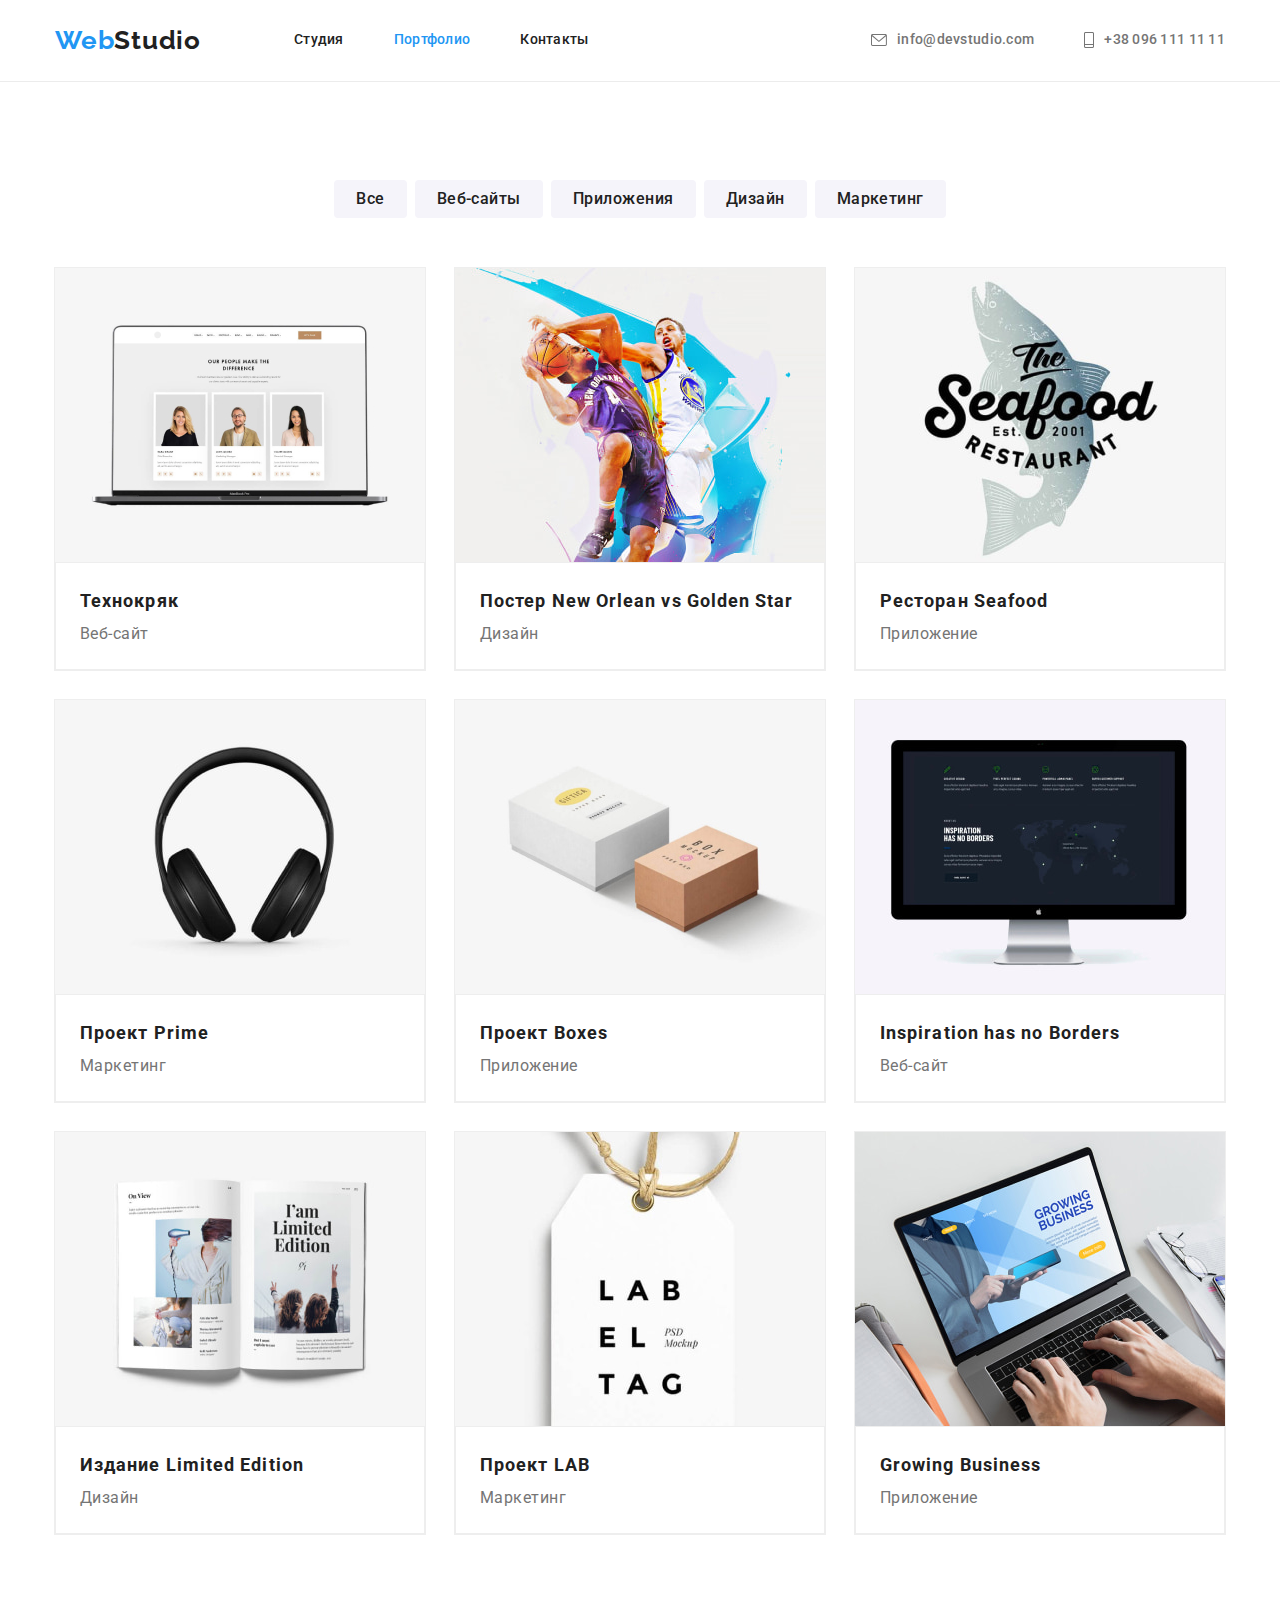
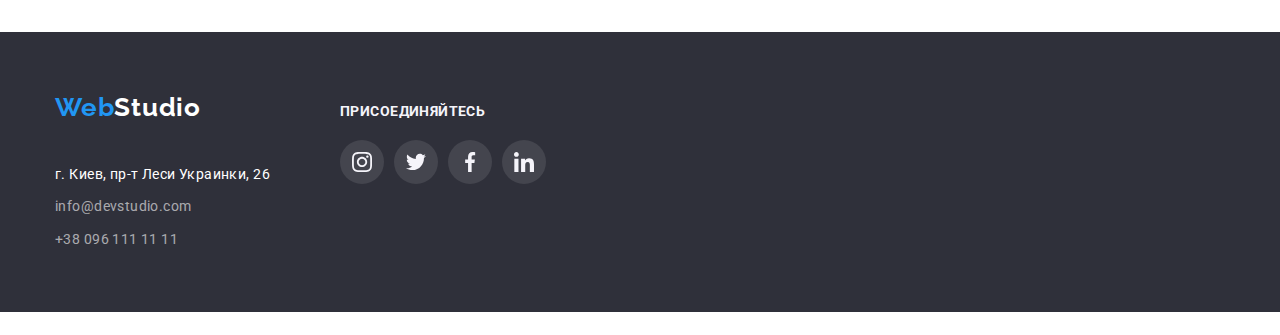
==== commit da705d0c: "modal" ====
--- a/docs/portfolio.html
+++ b/docs/portfolio.html
@@ -78,7 +78,7 @@
           <h2 class="project-title visually-hidden">Список проєктов</h2>
           <ul class="project-list list">
             <li class="project-item">
-              <a href="">
+              <a class="filter-link" href="">
                <div class="filter-acivity-group">
                 <img src="./img/portfolioimg/technokryakimg.jpg" alt="Technokryak" height="294" width="370" />
                 <div class="filtered-activity-cover">
@@ -92,7 +92,7 @@
               </div>
             </li>
             <li class="project-item">
-              <a href="">
+              <a class="filter-link" href="">
              <div class="filter-activity-group">
               <img src="./img/portfolioimg/ПостерNewOrleanvsGoldenStarimg.jpg" alt="Poster New Orlean" height="294"
               width="370" />
@@ -107,7 +107,7 @@
               </div>
             </li>
             <li class="project-item">
-              <a href="">
+              <a class="filter-link" href="">
                  <div class="filter-activity-group">
               <div class="filter-activity-group">
                 <img src="./img/portfolioimg/restorantimg.jpg" alt="Restorant App" height="294" width="370" />
@@ -123,7 +123,7 @@
               </div>
             </li>
             <li class="project-item">
-              <a href="">
+              <a class="filter-link" href="">
                  <div class="filter-activity-group">
               <img src="./img/portfolioimg/progectimg.jpg" alt="Prime project" height="294" width="370" />
               <div class="filtered-activity-cover">
@@ -137,7 +137,7 @@
               </div>
             </li>
             <li class="project-item">
-              <a href="">
+              <a class="filter-link" href="">
                  <div class="filter-activity-group">
               <img src="./img/portfolioimg/boxesimg.jpg" alt="Boxes project" height="294" width="370" />
               <div class="filtered-activity-cover">
@@ -151,7 +151,7 @@
               </div>
             </li>
             <li class="project-item">
-              <a href="">
+              <a class="filter-link" href="">
                  <div class="filter-activity-group">
               <img src="./img/portfolioimg/vebsiteimg.jpg" alt="VebDew" height="294" width="370" />
               <div class="filtered-activity-cover">
@@ -165,7 +165,7 @@
               </div>
             </li>
             <li class="project-item">
-              <a href="">
+              <a class="filter-link" href="">
                  <div class="filter-activity-group">
                 <img src="./img/portfolioimg/izdaniyeimg.jpg" alt="Design" height="294" width="370" />
                 <div class="filtered-activity-cover">
@@ -179,7 +179,7 @@
               </div>
             </li>
             <li class="project-item">
-              <a href="">
+              <a class="filter-link" href="">
                  <div class="filter-activity-group">
                 <img src="./img/portfolioimg/labimg.jpg" alt="Marketing project" height="294" width="370" />
                 <div class="filtered-activity-cover">
@@ -193,7 +193,7 @@
               </div>
             </li>
             <li class="project-item">
-              <a href="">  
+              <a class="filter-link" href="">  
               <div class="filter-activity-group">
                 <img src="./img/portfolioimg/biznessimg.jpg" alt="Business App" height="294" width="370" />
                 <div class="filtered-activity-cover">
--- a/docs/css/style.css
+++ b/docs/css/style.css
@@ -822,7 +822,7 @@
     outline: 1px solid #eeeeee;
     margin: 15px;
     flex-basis: calc((100% - 90px) / 3);
-    transition: box-shadow .3s;
+    transition: box-shadow var(--transition-rule);
     transform: translateY(-0.25em);
 }
 .project-item:focus,
@@ -832,7 +832,9 @@
   0 0 4px  rgba(0, 0, 0, 0.06),
   0 0 1px rgba(0, 0, 0, 0.12);
 }
-
+.filter-link {
+  text-decoration: none;
+}
 .project-name {
     font-weight: 700;
     font-size: 18px;
@@ -846,7 +848,6 @@
   padding-left: 24px;
   padding-right: 24px;
   border: 1px solid #eeeeee;
-    
 }
 
 .project-type {
@@ -868,10 +869,9 @@
   position: absolute;
   padding: 63px 24px;
   background-color: rgba(33, 150, 243, 0.9);
-  color: var(--primary-white-color);
+  color: var(--primary-bg-color);
   font-size: 18px;
   line-height: 1.56;
-
   width: 100%;
   height: 100%;
   top: 0;
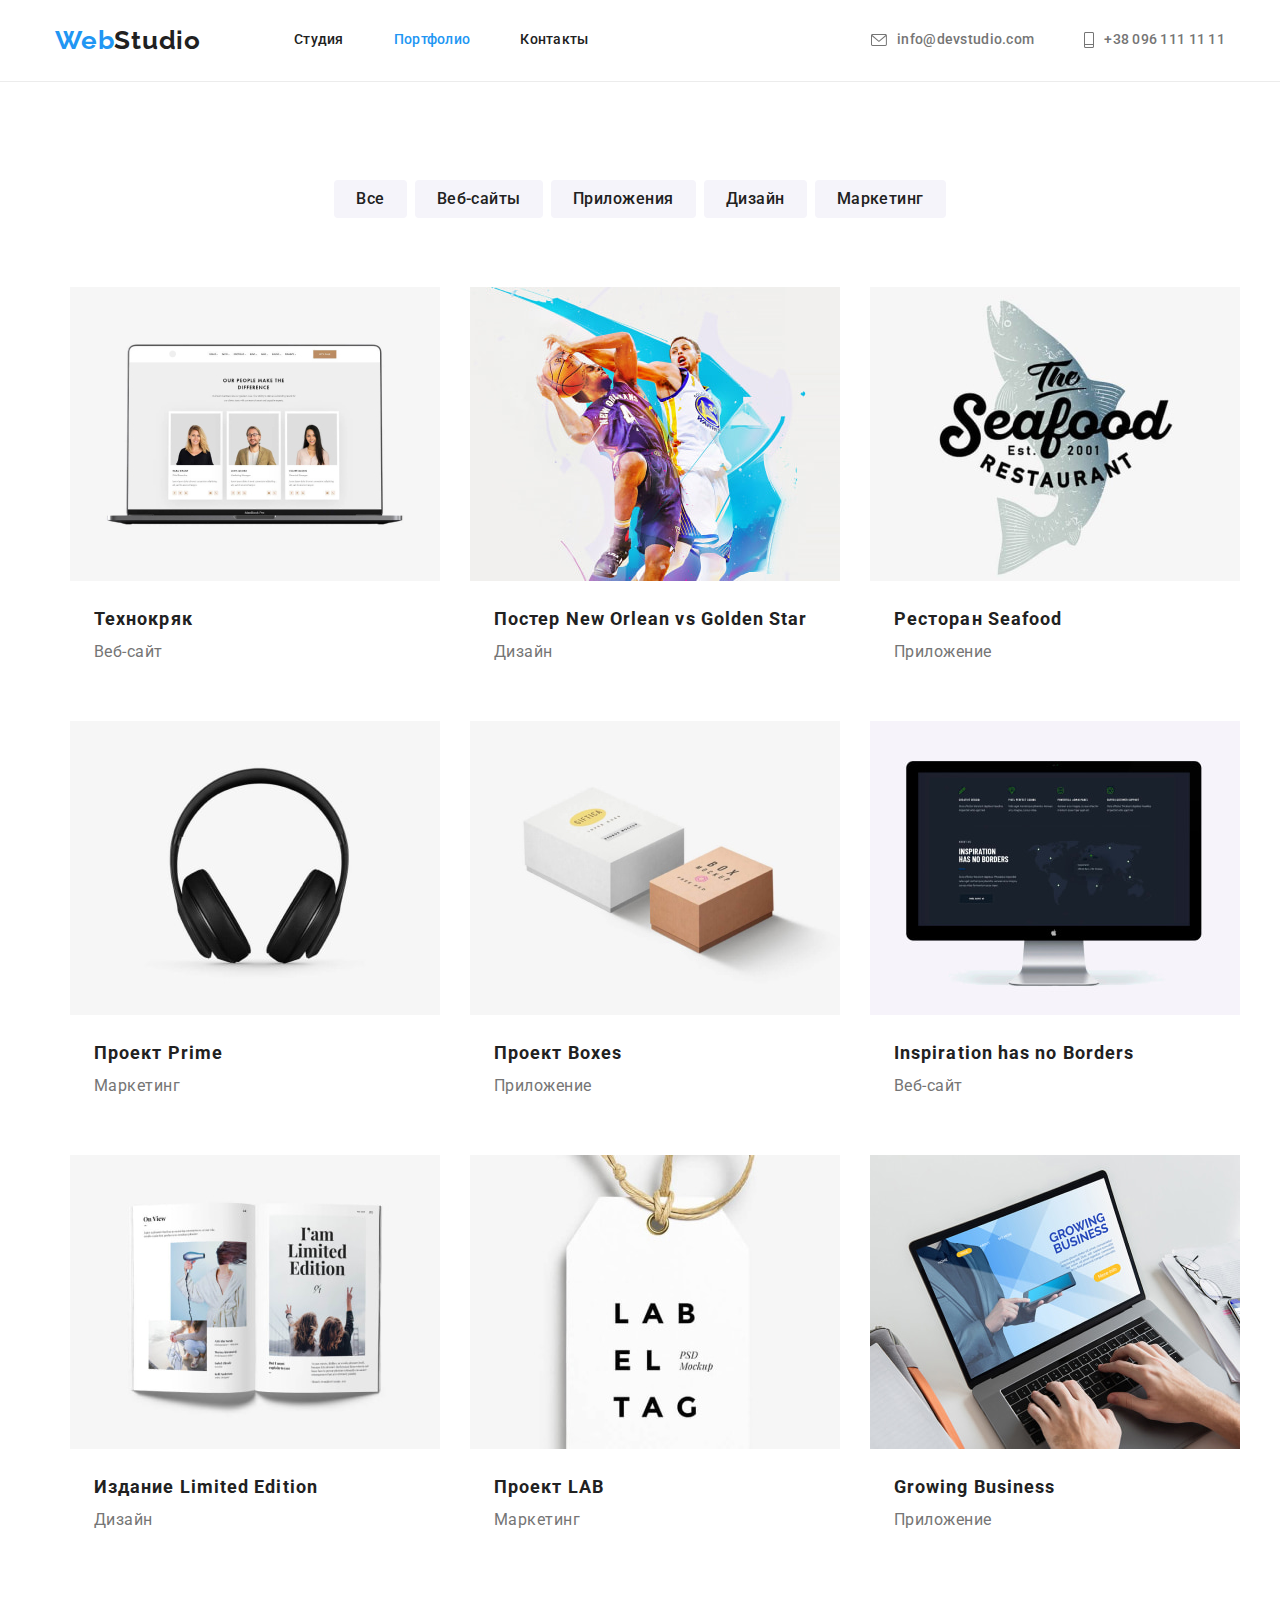
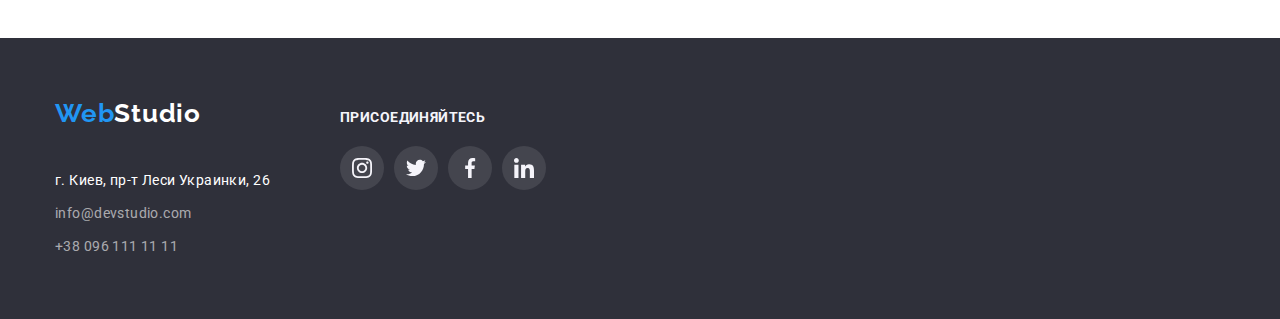
==== commit 33115150: "попап и заливка в портфолио" ====
--- a/docs/portfolio.html
+++ b/docs/portfolio.html
@@ -77,133 +77,133 @@
         <div class="project">
           <h2 class="project-title visually-hidden">Список проєктов</h2>
           <ul class="project-list list">
-            <li class="project-item">
+            <li class="filtered-activity-item">
               <a class="filter-link" href="">
-               <div class="filter-acivity-group">
-                <img src="./img/portfolioimg/technokryakimg.jpg" alt="Technokryak" height="294" width="370" />
+                <div class="filtered-acivity-group">
+                  <img class="project-img" src="./img/portfolioimg/technokryakimg.jpg" alt="Technokryak" height="294" width="370" />
+                  <div class="filtered-activity-cover">
+                    Технокряк это современная площадка распространения коронавируса. Компании используют
+                    эту платформу для цифрового шпионажа и атак на защищённые сервера конкурентов.
+                  </div>
+                </div>
+                <div class="project-box">
+                  <h3 class="project-name">Технокряк</h3>
+                    <p class="project-type">Веб-сайт</p>
+              </div></a>
+            </li>
+            <li class="filtered-activity-item">
+              <a class="filter-link" href=""></a>
+             <div class="filtered-activity-group">
+              <img class="project-img" src="./img/portfolioimg/ПостерNewOrleanvsGoldenStarimg.jpg" alt="Poster New Orlean" height="294"
+              width="370" />
+              <div class="filtered-activity-cover">
+                Технокряк это современная площадка распространения коронавируса. Компании используют
+                эту платформу для цифрового шпионажа и атак на защищённые сервера конкурентов.
+            </div>
+             </div>
+              <div class="project-box">
+                <h3 class="project-name">Постер New Orlean vs Golden Star</h3>
+                  <p class="project-type">Дизайн</p>
+              </div>
+            </li>
+            <li class="filtered-activity-item">
+              <a class="filter-link" href=""></a>
+                 <div class="filtered-activity-group">
+              <div class="filter-activity-group">
+                <img class="project-img" src="./img/portfolioimg/restorantimg.jpg" alt="Restorant App" height="294" width="370" />
+              <div class="filtered-activity-cover">
+                Технокряк это современная площадка распространения коронавируса. Компании используют
+                эту платформу для цифрового шпионажа и атак на защищённые сервера конкурентов.
+            </div>
+          </div>
+              </div>
+              <div class="project-box">
+                <h3 class="project-name">Ресторан Seafood</h3>
+                <p class="project-type">Приложение</p>
+              </div>
+            </li>
+            <li class="filtered-activity-item">
+              <a class="filter-link" href=""></a>
+                 <div class="filtered-activity-group">
+              <img class="project-img" src="./img/portfolioimg/progectimg.jpg" alt="Prime project" height="294" width="370" />
+              <div class="filtered-activity-cover">
+                Технокряк это современная площадка распространения коронавируса. Компании используют
+                эту платформу для цифрового шпионажа и атак на защищённые сервера конкурентов.
+            </div>
+          </div>
+              <div class="project-box">
+                <h3 class="project-name">Проект Prime</h3>
+                <p class="project-type">Маркетинг</p>
+              </div>
+            </li>
+            <li class="filtered-activity-item">
+              <a class="filter-link" href=""></a>
+                 <div class="filtered-activity-group">
+              <img class="project-img" src="./img/portfolioimg/boxesimg.jpg" alt="Boxes project" height="294" width="370" />
+              <div class="filtered-activity-cover">
+                Технокряк это современная площадка распространения коронавируса. Компании используют
+                эту платформу для цифрового шпионажа и атак на защищённые сервера конкурентов.
+            </div>
+          </div>
+              <div class="project-box">
+                <h3 class="project-name">Проект Boxes</h3>
+                <p class="project-type">Приложение</p>
+              </div>
+            </li>
+            <li class="filtered-activity-item">
+              <a class="filter-link" href=""></a>
+                 <div class="filtered-activity-group">
+              <img class="project-img" src="./img/portfolioimg/vebsiteimg.jpg" alt="VebDew" height="294" width="370" />
+              <div class="filtered-activity-cover">
+                Технокряк это современная площадка распространения коронавируса. Компании используют
+                эту платформу для цифрового шпионажа и атак на защищённые сервера конкурентов.
+            </div>
+          </div>
+              <div class="project-box">
+                <h3 class="project-name">Inspiration has no Borders</h3>
+                <p class="project-type">Веб-сайт</p>
+              </div>
+            </li>
+            <li class="filtered-activity-item">
+              <a class="filter-link" href=""></a>
+                 <div class="filtered-activity-group">
+                <img class="project-img" src="./img/portfolioimg/izdaniyeimg.jpg" alt="Design" height="294" width="370" />
                 <div class="filtered-activity-cover">
                   Технокряк это современная площадка распространения коронавируса. Компании используют
                   эту платформу для цифрового шпионажа и атак на защищённые сервера конкурентов.
               </div>
-               </div>
-              <div class="project-box">
-                <h3 class="project-name">Технокряк</h2>
-                  <p class="project-type">Веб-сайт</p></a>
-              </div>
-            </li>
-            <li class="project-item">
-              <a class="filter-link" href="">
-             <div class="filter-activity-group">
-              <img src="./img/portfolioimg/ПостерNewOrleanvsGoldenStarimg.jpg" alt="Poster New Orlean" height="294"
-              width="370" />
-              <div class="filtered-activity-cover">
-                Технокряк это современная площадка распространения коронавируса. Компании используют
-                эту платформу для цифрового шпионажа и атак на защищённые сервера конкурентов.
-            </div>
-             </div>
-              <div class="project-box">
-                <h3 class="project-name">Постер New Orlean vs Golden Star</h2>
-                  <p class="project-type">Дизайн</p></a>
-              </div>
-            </li>
-            <li class="project-item">
-              <a class="filter-link" href="">
-                 <div class="filter-activity-group">
-              <div class="filter-activity-group">
-                <img src="./img/portfolioimg/restorantimg.jpg" alt="Restorant App" height="294" width="370" />
-              <div class="filtered-activity-cover">
-                Технокряк это современная площадка распространения коронавируса. Компании используют
-                эту платформу для цифрового шпионажа и атак на защищённые сервера конкурентов.
-            </div>
-          </div>
-              </div>
-              <div class="project-box">
-                <h3 class="project-name">Ресторан Seafood</h3>
-                <p class="project-type">Приложение</p></a>
-              </div>
-            </li>
-            <li class="project-item">
-              <a class="filter-link" href="">
-                 <div class="filter-activity-group">
-              <img src="./img/portfolioimg/progectimg.jpg" alt="Prime project" height="294" width="370" />
-              <div class="filtered-activity-cover">
-                Технокряк это современная площадка распространения коронавируса. Компании используют
-                эту платформу для цифрового шпионажа и атак на защищённые сервера конкурентов.
-            </div>
-          </div>
-              <div class="project-box">
-                <h3 class="project-name">Проект Prime</h3>
-                <p class="project-type">Маркетинг</p></a>
-              </div>
-            </li>
-            <li class="project-item">
-              <a class="filter-link" href="">
-                 <div class="filter-activity-group">
-              <img src="./img/portfolioimg/boxesimg.jpg" alt="Boxes project" height="294" width="370" />
-              <div class="filtered-activity-cover">
-                Технокряк это современная площадка распространения коронавируса. Компании используют
-                эту платформу для цифрового шпионажа и атак на защищённые сервера конкурентов.
-            </div>
-          </div>
-              <div class="project-box">
-                <h3 class="project-name">Проект Boxes</h3>
-                <p class="project-type">Приложение</p></a>
-              </div>
-            </li>
-            <li class="project-item">
-              <a class="filter-link" href="">
-                 <div class="filter-activity-group">
-              <img src="./img/portfolioimg/vebsiteimg.jpg" alt="VebDew" height="294" width="370" />
-              <div class="filtered-activity-cover">
-                Технокряк это современная площадка распространения коронавируса. Компании используют
-                эту платформу для цифрового шпионажа и атак на защищённые сервера конкурентов.
-            </div>
-          </div>
-              <div class="project-box">
-                <h3 class="project-name">Inspiration has no Borders</h3>
-                <p class="project-type">Веб-сайт</p></a>
-              </div>
-            </li>
-            <li class="project-item">
-              <a class="filter-link" href="">
-                 <div class="filter-activity-group">
-                <img src="./img/portfolioimg/izdaniyeimg.jpg" alt="Design" height="294" width="370" />
+            </div>
+              <div class="project-box">
+                <h3 class="project-name">Издание Limited Edition</h3>
+                <p class="project-type"> Дизайн </p>
+              </div>
+            </li>
+            <li class="filtered-activity-item">
+              <a class="filter-link" href=""></a>
+                 <div class="filtered-activity-group">
+                <img class="project-img" src="./img/portfolioimg/labimg.jpg" alt="Marketing project" height="294" width="370" />
                 <div class="filtered-activity-cover">
                   Технокряк это современная площадка распространения коронавируса. Компании используют
                   эту платформу для цифрового шпионажа и атак на защищённые сервера конкурентов.
               </div>
             </div>
               <div class="project-box">
-                <h3 class="project-name">Издание Limited Edition</h3>
-                <p class="project-type"> Дизайн </p></a>
-              </div>
-            </li>
-            <li class="project-item">
-              <a class="filter-link" href="">
-                 <div class="filter-activity-group">
-                <img src="./img/portfolioimg/labimg.jpg" alt="Marketing project" height="294" width="370" />
+                <h3 class="project-name">Проект LAB</h3>
+                <p class="project-type">Маркетинг</p>
+              </div>
+            </li>
+            <li class="filtered-activity-item">
+              <a class="filter-link" href=""></a>
+              <div class="filtered-activity-group">
+                <img  class="project-img" src="./img/portfolioimg/biznessimg.jpg" alt="Business App" height="294" width="370" />
                 <div class="filtered-activity-cover">
                   Технокряк это современная площадка распространения коронавируса. Компании используют
                   эту платформу для цифрового шпионажа и атак на защищённые сервера конкурентов.
               </div>
             </div>
               <div class="project-box">
-                <h3 class="project-name">Проект LAB</h3>
-                <p class="project-type">Маркетинг</p></a>
-              </div>
-            </li>
-            <li class="project-item">
-              <a class="filter-link" href="">  
-              <div class="filter-activity-group">
-                <img src="./img/portfolioimg/biznessimg.jpg" alt="Business App" height="294" width="370" />
-                <div class="filtered-activity-cover">
-                  Технокряк это современная площадка распространения коронавируса. Компании используют
-                  эту платформу для цифрового шпионажа и атак на защищённые сервера конкурентов.
-              </div>
-            </div>
-              <div class="project-box">
-                <h3 class="project-name">Growing Business</h2>
-                  <p class="project-type">Приложение</p></a>
+                <h3 class="project-name">Growing Business</h3>
+                  <p class="project-type">Приложение</p>
               </div>
             </li>
           </ul>
--- a/docs/css/style.css
+++ b/docs/css/style.css
@@ -817,16 +817,20 @@
     margin: -15px;
 }
 
-.project-item {
-    text-decoration: none;
-    outline: 1px solid #eeeeee;
-    margin: 15px;
-    flex-basis: calc((100% - 90px) / 3);
-    transition: box-shadow var(--transition-rule);
-    transform: translateY(-0.25em);
-}
-.project-item:focus,
-.project-item:hover {
+.filtered-activity-item {
+  position: relative;
+  flex-basis: calc(100% / 3 - 30px);
+  margin-top: 30px;
+  margin-left: 30px;
+  width: 370px;
+  height: 404px;
+  border: 1px solid var(--color-border-items);
+  box-shadow: 0 transparent;
+
+  transition: box-shadow var(--transition-rule);
+}
+.filtered-activity-item:hover,
+.filtered-activity-item:focus {
   box-shadow:
   0 1px 4px rgba(0, 0, 0, 0.16),
   0 0 4px  rgba(0, 0, 0, 0.06),
@@ -847,7 +851,7 @@
   padding-bottom: 20px;
   padding-left: 24px;
   padding-right: 24px;
-  border: 1px solid #eeeeee;
+  border: 1px ;
 }
 
 .project-type {
@@ -872,8 +876,8 @@
   color: var(--primary-bg-color);
   font-size: 18px;
   line-height: 1.56;
-  width: 100%;
-  height: 100%;
+  width: 370px;
+  height: 294px;
   top: 0;
   left: 0;
   pointer-events: none;
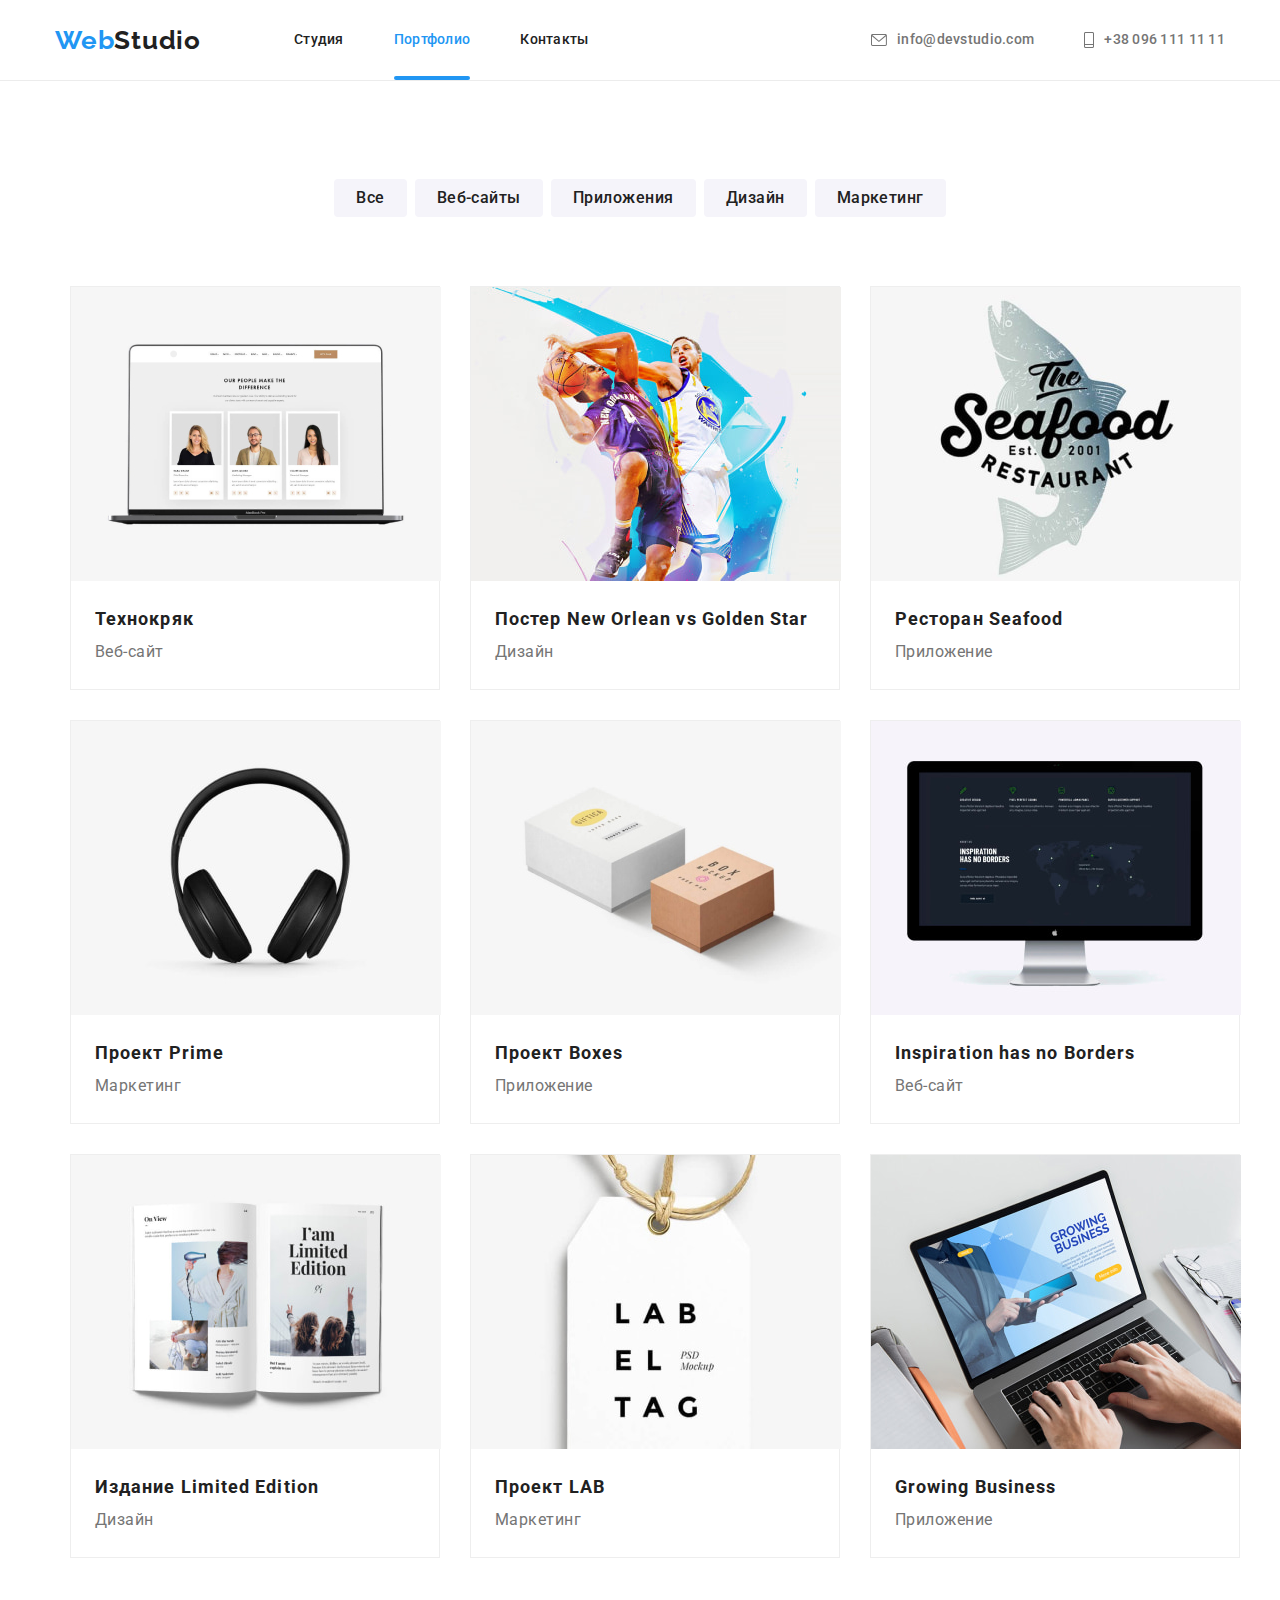
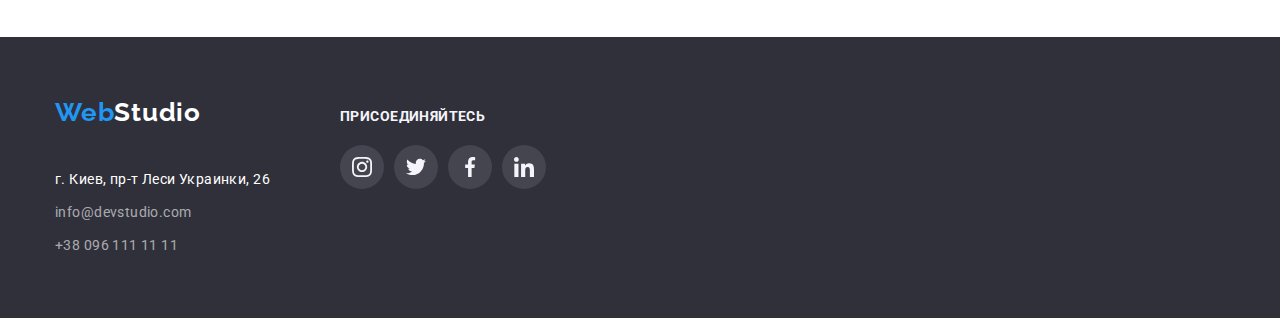
==== commit ae928a32: "overlay transform" ====
--- a/docs/portfolio.html
+++ b/docs/portfolio.html
@@ -79,12 +79,12 @@
           <ul class="project-list list">
             <li class="filtered-activity-item">
               <a class="filter-link" href="">
-                <div class="filtered-acivity-group">
+                <div class="filtered-activity-group">
                   <img class="project-img" src="./img/portfolioimg/technokryakimg.jpg" alt="Technokryak" height="294" width="370" />
                   <div class="filtered-activity-cover">
-                    Технокряк это современная площадка распространения коронавируса. Компании используют
-                    эту платформу для цифрового шпионажа и атак на защищённые сервера конкурентов.
-                  </div>
+                    <p class="filtered-activity-cover-overlay"> Технокряк это современная площадка распространения коронавируса. Компании используют
+                    эту платформу для цифрового шпионажа и атак на защищённые сервера конкурентов.</p>
+                </div>
                 </div>
                 <div class="project-box">
                   <h3 class="project-name">Технокряк</h3>
@@ -97,8 +97,8 @@
               <img class="project-img" src="./img/portfolioimg/ПостерNewOrleanvsGoldenStarimg.jpg" alt="Poster New Orlean" height="294"
               width="370" />
               <div class="filtered-activity-cover">
-                Технокряк это современная площадка распространения коронавируса. Компании используют
-                эту платформу для цифрового шпионажа и атак на защищённые сервера конкурентов.
+                <p class="filtered-activity-cover-overlay"> Технокряк это современная площадка распространения коронавируса. Компании используют
+                эту платформу для цифрового шпионажа и атак на защищённые сервера конкурентов.</p>
             </div>
              </div>
               <div class="project-box">
@@ -111,10 +111,10 @@
                  <div class="filtered-activity-group">
               <div class="filter-activity-group">
                 <img class="project-img" src="./img/portfolioimg/restorantimg.jpg" alt="Restorant App" height="294" width="370" />
-              <div class="filtered-activity-cover">
-                Технокряк это современная площадка распространения коронавируса. Компании используют
-                эту платформу для цифрового шпионажа и атак на защищённые сервера конкурентов.
-            </div>
+                <div class="filtered-activity-cover">
+                  <p class="filtered-activity-cover-overlay"> Технокряк это современная площадка распространения коронавируса. Компании используют
+                  эту платформу для цифрового шпионажа и атак на защищённые сервера конкурентов.</p>
+              </div>
           </div>
               </div>
               <div class="project-box">
@@ -127,8 +127,8 @@
                  <div class="filtered-activity-group">
               <img class="project-img" src="./img/portfolioimg/progectimg.jpg" alt="Prime project" height="294" width="370" />
               <div class="filtered-activity-cover">
-                Технокряк это современная площадка распространения коронавируса. Компании используют
-                эту платформу для цифрового шпионажа и атак на защищённые сервера конкурентов.
+                <p class="filtered-activity-cover-overlay"> Технокряк это современная площадка распространения коронавируса. Компании используют
+                эту платформу для цифрового шпионажа и атак на защищённые сервера конкурентов.</p>
             </div>
           </div>
               <div class="project-box">
@@ -141,8 +141,8 @@
                  <div class="filtered-activity-group">
               <img class="project-img" src="./img/portfolioimg/boxesimg.jpg" alt="Boxes project" height="294" width="370" />
               <div class="filtered-activity-cover">
-                Технокряк это современная площадка распространения коронавируса. Компании используют
-                эту платформу для цифрового шпионажа и атак на защищённые сервера конкурентов.
+                <p class="filtered-activity-cover-overlay"> Технокряк это современная площадка распространения коронавируса. Компании используют
+                эту платформу для цифрового шпионажа и атак на защищённые сервера конкурентов.</p>
             </div>
           </div>
               <div class="project-box">
@@ -155,8 +155,8 @@
                  <div class="filtered-activity-group">
               <img class="project-img" src="./img/portfolioimg/vebsiteimg.jpg" alt="VebDew" height="294" width="370" />
               <div class="filtered-activity-cover">
-                Технокряк это современная площадка распространения коронавируса. Компании используют
-                эту платформу для цифрового шпионажа и атак на защищённые сервера конкурентов.
+                <p class="filtered-activity-cover-overlay"> Технокряк это современная площадка распространения коронавируса. Компании используют
+                эту платформу для цифрового шпионажа и атак на защищённые сервера конкурентов.</p>
             </div>
           </div>
               <div class="project-box">
@@ -169,8 +169,8 @@
                  <div class="filtered-activity-group">
                 <img class="project-img" src="./img/portfolioimg/izdaniyeimg.jpg" alt="Design" height="294" width="370" />
                 <div class="filtered-activity-cover">
-                  Технокряк это современная площадка распространения коронавируса. Компании используют
-                  эту платформу для цифрового шпионажа и атак на защищённые сервера конкурентов.
+                  <p class="filtered-activity-cover-overlay"> Технокряк это современная площадка распространения коронавируса. Компании используют
+                  эту платформу для цифрового шпионажа и атак на защищённые сервера конкурентов.</p>
               </div>
             </div>
               <div class="project-box">
@@ -183,8 +183,8 @@
                  <div class="filtered-activity-group">
                 <img class="project-img" src="./img/portfolioimg/labimg.jpg" alt="Marketing project" height="294" width="370" />
                 <div class="filtered-activity-cover">
-                  Технокряк это современная площадка распространения коронавируса. Компании используют
-                  эту платформу для цифрового шпионажа и атак на защищённые сервера конкурентов.
+                  <p class="filtered-activity-cover-overlay"> Технокряк это современная площадка распространения коронавируса. Компании используют
+                  эту платформу для цифрового шпионажа и атак на защищённые сервера конкурентов.</p>
               </div>
             </div>
               <div class="project-box">
@@ -197,8 +197,8 @@
               <div class="filtered-activity-group">
                 <img  class="project-img" src="./img/portfolioimg/biznessimg.jpg" alt="Business App" height="294" width="370" />
                 <div class="filtered-activity-cover">
-                  Технокряк это современная площадка распространения коронавируса. Компании используют
-                  эту платформу для цифрового шпионажа и атак на защищённые сервера конкурентов.
+                  <p class="filtered-activity-cover-overlay"> Технокряк это современная площадка распространения коронавируса. Компании используют
+                  эту платформу для цифрового шпионажа и атак на защищённые сервера конкурентов.</p>
               </div>
             </div>
               <div class="project-box">
--- a/docs/css/style.css
+++ b/docs/css/style.css
@@ -8,7 +8,7 @@
     --main-font: roboto, sans-serif;
     --secondary-font: raleway, sans-serif;
     --secondary-button-color: #F5F4FA;
-
+    --border-color: #EEEEEE;
     --primary-bg-color: #ffffff;
     --secondary-bg-color: #f5f4fa;
     --footer-bg-color: #2f303a;
@@ -72,6 +72,7 @@
 .section-whatwedo {
 padding-bottom: 94px;
 }
+
 .conteiner {
     width: 1200px;
     padding: 0 15px;
@@ -103,7 +104,6 @@
 
 .pages {
     font-family: var(--main-font);
-
     background-color: var(--primary-bg-color);
 }
 
@@ -157,34 +157,38 @@
   display: block;
 
   padding-top: 32px;
-  /* padding-bottom: 32px; */
-
-  transition: color var(--transition-rule);
-}
-
-.nav-link::after {
-  content: "";
-  left: 0;
-  bottom: 0;
-  display: block;
-  width: 100%;
-  height: 5px;
-  margin-top: 28px;
-  background-color: var(--accent-color);
-  border-radius: 2px;
-  opacity: 0;
-  transition: opacity var(--transition-rule);
+  padding-bottom: 32px;
+	position: relative;
+	transition-property: color;
+	transition-duration: var(--transition-rule);
+	transition-timing-function: var(--transition-rule);
+  transition: color var(--transition-rule);
+}
+.current::after {
+	content: "";
+	position: absolute;
+	left: 0;
+	bottom: 0;
+	width: 100%;
+	height: 4px;
+	border-radius: 2px;
+	background-color: var(--accent-color);
 }
 .nav-menu .nav-link:hover,
 .nav-menu .nav-link:focus {
   color: var(--accent-color);
   outline: none;
+  transition-property: color;
+	transition-duration: var(--transition-rule);
+	transition-timing-function: var(--transition-rule);
+  transition: color var(--transition-rule);
 }
 
 .nav-menu .nav-link:hover::after,
 .nav-menu .nav-link:focus::after {
   opacity: 1;
 }
+
 .nav-content {
     display: flex;
     align-items: center;
@@ -230,6 +234,10 @@
   .info-list .info-link:hover {
     color: var(--accent-color);
     fill: var(--accent-color);
+    transition-property: color;
+	transition-duration: var(--transition-rule);
+	transition-timing-function: var(--transition-rule);
+  transition: color var(--transition-rule);
   }
 .nav-item:not(:last-child) {
     margin-right: 50px;
@@ -251,6 +259,10 @@
 .nav-link:hover,
 .nav-link:focus {
     color: var(--accent-color);
+    transition-property: color;
+	transition-duration: var(--transition-rule);
+	transition-timing-function: var(--transition-rule);
+  transition: color var(--transition-rule);
 }
 
 .nav-link.current {
@@ -280,6 +292,10 @@
 .info-link:hover,
 .info-link:focus {
     color: var(--accent-color);
+    transition-property: color;
+	transition-duration: var(--transition-rule);
+	transition-timing-function: var(--transition-rule);
+  transition: color var(--transition-rule);
 }
 .icon-tel {
     width:10px; 
@@ -366,6 +382,10 @@
 .hero-button:focus {
     background-color: var(--hover-button-color);
     cursor: pointer;
+    transition-property: color;
+	transition-duration: var(--transition-rule);
+	transition-timing-function: var(--transition-rule);
+  transition: color var(--transition-rule);
 }
 /* modal  */
 .modal-close {
@@ -392,8 +412,10 @@
   background-color: rgba(0, 0, 0, 0.2);
 
   opacity: 1;
-
-  transition: opacity var(--transition-rule);
+  transition-property: color;
+	transition-duration: var(--transition-rule);
+	transition-timing-function: var(--transition-rule);
+  transition: color var(--transition-rule);
 }
 
 .backdrop.is-hidden {
@@ -485,11 +507,28 @@
     letter-spacing: 0.03em;
     color: var(--title-text-color);
 }
-
+.works-item-title {
+	width: 100%;
+	height: 70px;
+	padding: 27px 0;
+	position: absolute;
+	left: 0;
+	bottom: 0;
+	color: var(--logo-white-color);
+	font-weight: 700;
+	line-height: 1.14;
+	text-align: center;
+	letter-spacing: 0.03em;
+	text-transform: uppercase;
+	background-color: rgba(47, 48, 58, 0.8);
+}
 .about-list {
     display: flex;
-}
-
+    flex-wrap: wrap;
+}
+.about-item {
+  position: relative;
+}
 .about-item:not(:last-child) {
     margin-right: 30px;
 }
@@ -591,10 +630,18 @@
 .social-link:focus,
 .social-link:hover {
 background-color: var(--accent-color);
+transition-property: color;
+	transition-duration: var(--transition-rule);
+	transition-timing-function: var(--transition-rule);
+  transition: color var(--transition-rule);
 }
 .social-link:focus .social-network,
 .social-link:hover .social-network {
     fill: var(--secondary-text-color); 
+    transition-property: color;
+	transition-duration: var(--transition-rule);
+	transition-timing-function: var(--transition-rule);
+  transition: color var(--transition-rule);
    
 }
   
@@ -603,6 +650,10 @@
     width: 20px;
     height: 20px;
     fill: var(--social-network-fill);
+    transition-property: color;
+    transition-duration: var(--transition-rule);
+    transition-timing-function: var(--transition-rule);
+    transition: color var(--transition-rule);
 }
  /* Наши постоянные клиенты  */
 .section-title {
@@ -644,13 +695,20 @@
 .client-link:hover,
 .client-link:focus {
   border: 1px solid var(--accent-color);
+  transition-property: color;
+	transition-duration: var(--transition-rule);
+	transition-timing-function: var(--transition-rule);
+  transition: color var(--transition-rule);
 }
 
 .client-link:focus .client-icon,
 .client-link:hover .client-icon {
   fill: var(--accent-color);
-}
-
+  transition-property: color;
+	transition-duration: var(--transition-rule);
+	transition-timing-function: var(--transition-rule);
+  transition: color var(--transition-rule);
+}
 .client-icon {
   display: block;
   position: absolute;
@@ -746,6 +804,10 @@
   .footer-social-link:focus,
   .footer-social-link:hover {
     background-color: var(--accent-color);
+    transition-property: color;
+	transition-duration: var(--transition-rule);
+	transition-timing-function: var(--transition-rule);
+  transition: color var(--transition-rule);
   }
   
   .footer-social-network {
@@ -785,6 +847,10 @@
     background-color: var(--accent-color);
     color: var(--secondary-text-color);
     cursor: pointer;
+    transition-property: color;
+    transition-duration: var(--transition-rule);
+    transition-timing-function: var(--transition-rule);
+    transition: color var(--transition-rule);
 }
 
 .filter-button:not(:last-child) {
@@ -819,14 +885,15 @@
 
 .filtered-activity-item {
   position: relative;
-  flex-basis: calc(100% / 3 - 30px);
+  flex-basis:calc((100% - 90px) / 3);
   margin-top: 30px;
   margin-left: 30px;
   width: 370px;
   height: 404px;
   border: 1px solid var(--color-border-items);
-  box-shadow: 0 transparent;
-
+  box-sizing: border-box;
+  box-shadow: 0.1px;
+  border: 1px solid var(--border-color);
   transition: box-shadow var(--transition-rule);
 }
 .filtered-activity-item:hover,
@@ -835,6 +902,10 @@
   0 1px 4px rgba(0, 0, 0, 0.16),
   0 0 4px  rgba(0, 0, 0, 0.06),
   0 0 1px rgba(0, 0, 0, 0.12);
+  transition-property: color;
+	transition-duration: var(--transition-rule);
+	transition-timing-function: var(--transition-rule);
+  transition: color var(--transition-rule);
 }
 .filter-link {
   text-decoration: none;
@@ -847,11 +918,13 @@
     color: var(--title-text-color);
 }
 .project-box {
+  position: relative;
   padding-top: 20px;
   padding-bottom: 20px;
   padding-left: 24px;
   padding-right: 24px;
   border: 1px ;
+ overflow: hidden;
 }
 
 .project-type {
@@ -867,27 +940,31 @@
   width: 370px;
   height: 294px;
   overflow: hidden;
+  cursor: pointer;
 }
 .filtered-activity-cover {
-  text-decoration: none;
   position: absolute;
+  background-color: rgba(33, 150, 243, 0.9);
+  font-size: 18px;
+  width: 100%;
+  height: 100%;
+  top: 0;
+  left: 0;
+  transform: translateY(100%);
+  transition: var(--transition-rule) ;
+}
+.filtered-activity-cover-overlay {
   padding: 63px 24px;
-  background-color: rgba(33, 150, 243, 0.9);
-  color: var(--primary-bg-color);
+  color: var(--secondary-text-color);
+  font-family: var(--main-font);
+  font-style: normal;
+  font-weight: 400;
   font-size: 18px;
   line-height: 1.56;
-  width: 370px;
-  height: 294px;
-  top: 0;
-  left: 0;
-  pointer-events: none;
-  transform: translateY(100%);
-  opacity: 0;
-
-  transition: opacity var(--transition-rule), transform var(--transition-rule);
-}
-
-.filtered-activity-item:hover .filtered-activity-cover {
+  letter-spacing: 0.03em;
+}
+
+.filtered-activity-item:hover .filtered-activity-cover{
   transform: translateY(0);
   opacity: 1;
 }
